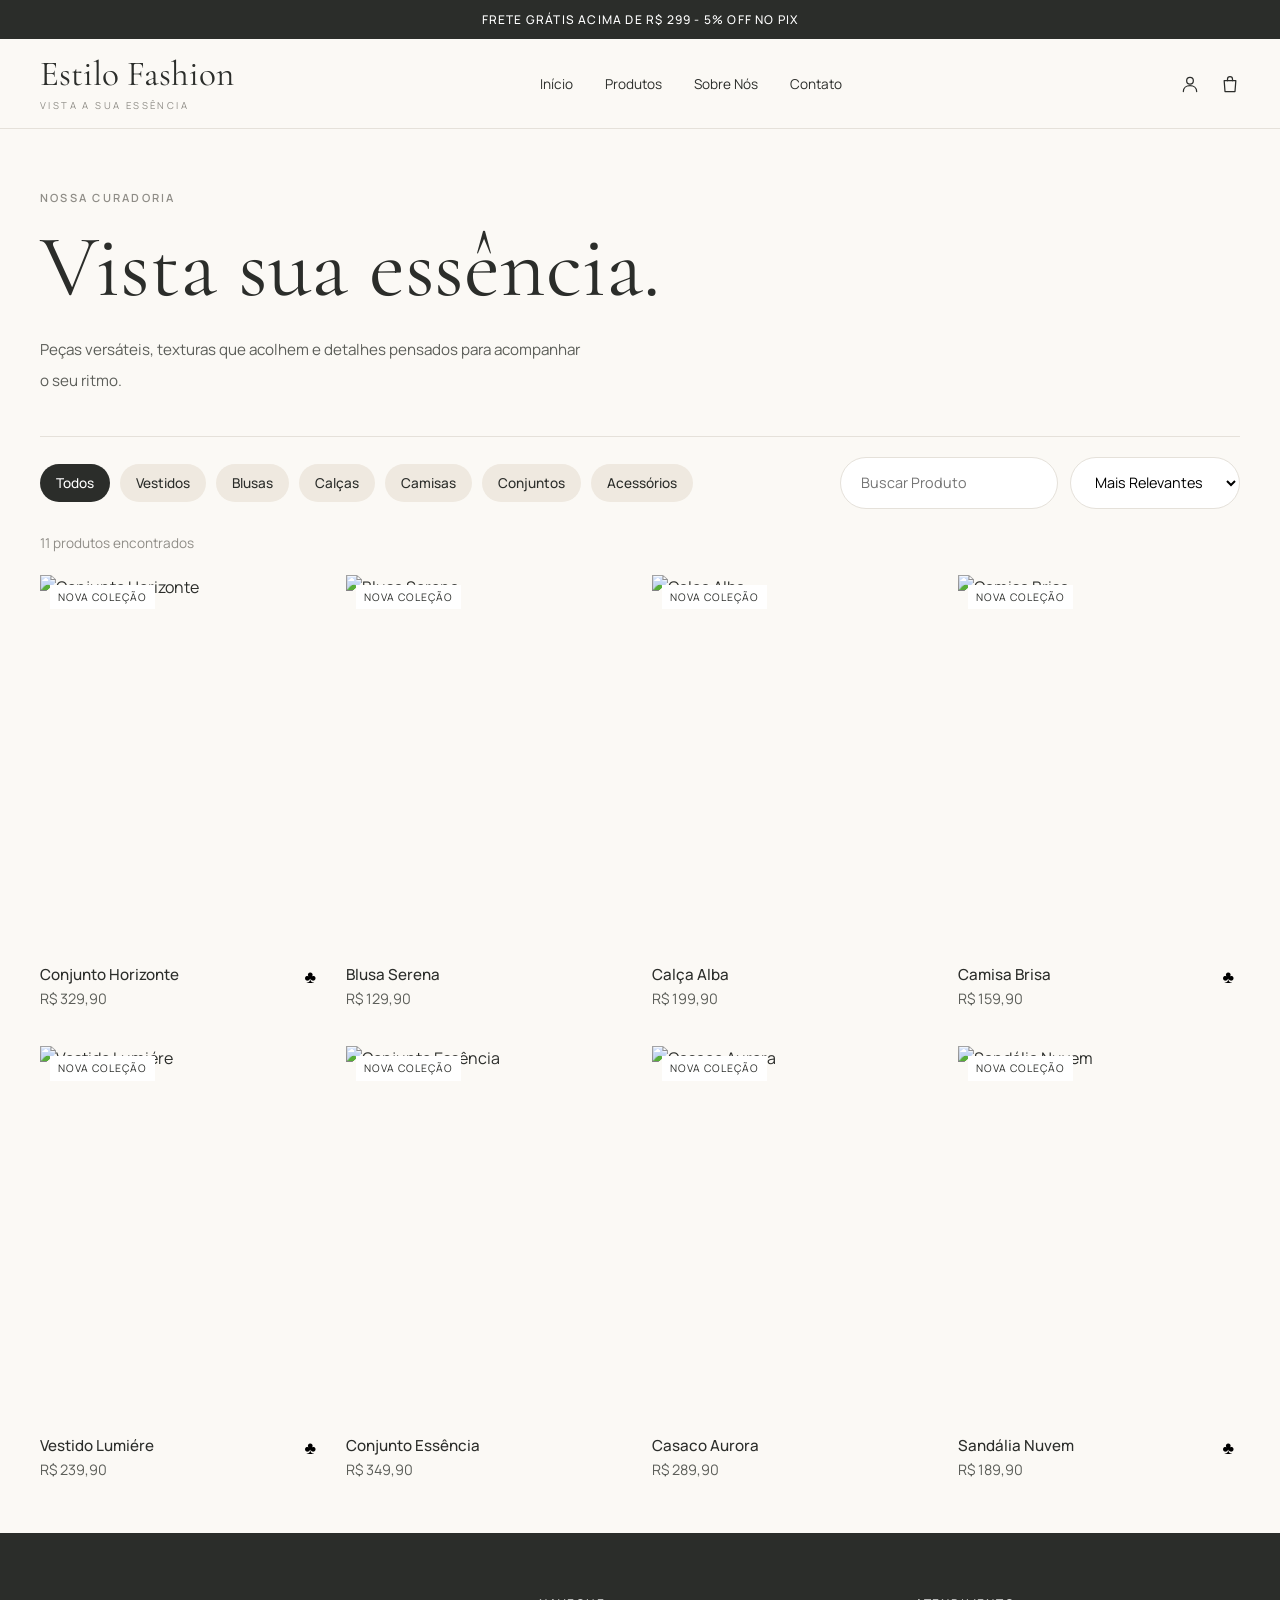
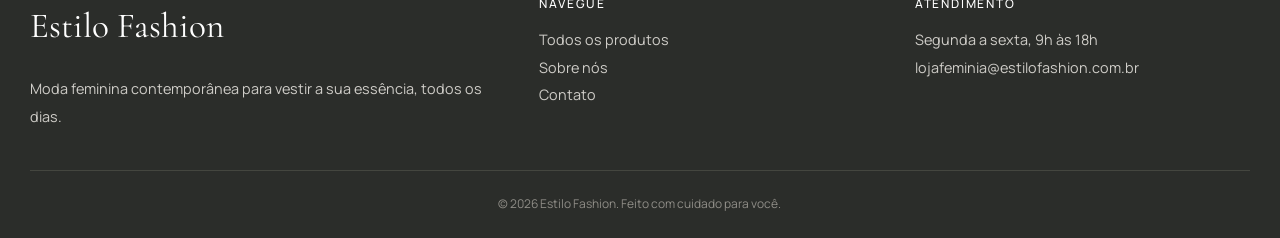
==== index.html @ c722e992 "atualização" ====
<!DOCTYPE html>
<html lang="pt-br">
<head>
    <meta charset="UTF-8">
    <meta name="viewport" content="width=device-width, initial-scale=1.0">
    <title>Loja Estilo Fashion</title>
    <link rel="preconnect" href="https://fonts.googleapis.com">
    <link rel="preconnect" href="https://fonts.gstatic.com" crossorigin>
    <link href="https://fonts.googleapis.com/css2?family=Cormorant+Garamond:wght@400;500&family=Manrope:wght@400;500&display=swap" rel="stylesheet">
    <link rel="stylesheet" href="style.css">
</head>
<body>

<header class="header">
    <p class="aviso">Frete grátis acima de R$ 299 - 5% off no Pix</p>

    <div class="topo-acoes">
        <div class="titulo">
            <h1>Estilo Fashion</h1>
            <h4>vista a sua essência</h4>
        </div>

        <nav class="icones">

        </nav>
    </div>

    <nav class="icones">
    <a href="#" aria-label="Minha conta">
        <svg viewBox="0 0 24 24"><circle cx="12" cy="8" r="4"/><path d="M4 21c0-4.4 3.6-7 8-7s8 2.6 8 7"/></svg>
    </a>
    <a href="#" aria-label="Sacola">
        <svg viewBox="0 0 24 24"><path d="M5 8h14l-1 13H6L5 8Z"/><path d="M9 8V6a3 3 0 0 1 6 0v2"/></svg>
    </a>
</nav>

    <div id="inicio">
        <h5>NOSSA CURADORIA</h5>
        <h1>Vista sua essência.</h1>
        <p>Peças versáteis, texturas que acolhem e detalhes pensados para acompanhar o seu ritmo.</p>
    </div>

    <fieldset class="menu">
        <nav>
            <ul>
                <li><a href="#inicio">Início</a></li>
                <li><a href="#produtos">Produtos</a></li>
                <li><a href="#sobre-nos">Sobre Nós</a></li>
                <li><a href="#contato">Contato</a></li>
            </ul>
        </nav>
    </fieldset>
</header>

    <main>


        <div class="barra">

    <div class="filtros">
        <button id="placar-todos">Todos</button>
        <button id="placar-vestidos">Vestidos</button>
        <button id="placar-blusas">Blusas</button>
        <button id="placar-calças">Calças</button>
        <button id="placar-camisas">Camisas</button>
        <button id="placar-conjuntos">Conjuntos</button>
        <button id="placar-acessorios">Acessórios</button>
    </div>

    <div class="ferramentas">
        <input type="search" id="buscar-produto" placeholder="Buscar Produto">

        <select name="mais-relevantes" id="mais-relevantes">
            <option value="mais relevantes">Mais Relevantes</option>
            <option value="menor preço">Menor Preço</option>
            <option value="maior preço">Maior Preço</option>
            <option value="nome A-Z">Nome A-Z</option>
        </select>
    </div>

</div>

        <div>
            <section class="produtos" id="produtos">

                <p class="quantidade">11 produtos encontrados</p>

                <div class="grade-produtos">

                    <div class="produto">
                        <span class="etiqueta">NOVA COLEÇÃO</span>
                        <img src="https://i.pinimg.com/736x/db/7e/d9/db7ed96b0ea2dc6a6b6802884c035574.jpg" alt="Conjunto Horizonte">
                        <div class="informacoes">
                            <div>
                                <h3>Conjunto Horizonte</h3>
                                <p>R$ 329,90</p>
                            </div>
                            <button>♣️</button>
                        </div>
                    </div>

                    <div class="produto">
                        <span class="etiqueta">NOVA COLEÇÃO</span>
                        <img src="https://cdn-cbppb.nitrocdn.com/STlCDcMOOUVkpuuirgCkdbRFfWwAVaXZ/assets/images/optimized/rev-a214e9f/blog.secretocloset.com.br/wp-content/uploads/2022/02/modelo-blusa-ultimas-tendencias-930x620.jpg" alt="Blusa Serena">
                        <div class="informacoes">
                            <div>
                                <h3>Blusa Serena</h3>
                                <p>R$ 129,90</p>
                            </div>
                        </div>
                    </div>

                    <div class="produto">
                        <span class="etiqueta">NOVA COLEÇÃO</span>
                        <img src="https://static.stealthelook.com.br/wp-content/uploads/2025/03/modelos-de-calca-jeans-tendencia-pantalona-20250311134100.jpg" alt="Calça Alba">
                        <div class="informacoes">
                            <div>
                                <h3>Calça Alba</h3>
                                <p>R$ 199,90</p>
                            </div>
                        </div>
                    </div>

                    <div class="produto">
                        <span class="etiqueta">NOVA COLEÇÃO</span>
                        <img src="https://principessa.cdn.magazord.com.br/img/2023/07/blog/67585/camisas-brancas-tradicionais-e-eternas.jpg?ims=459x611" alt="Camisa Brisa">
                        <div class="informacoes">
                            <div>
                                <h3>Camisa Brisa</h3>
                                <p>R$ 159,90</p>
                            </div>
                            <button>♣️</button>
                        </div>
                    </div>

                    <div class="produto">
                        <span class="etiqueta">NOVA COLEÇÃO</span>
                        <img src="https://images.tcdn.com.br/img/img_prod/690699/vestido_eloisa_um_modelo_elegante_midi_confeccionado_com_tecido_de_toque_seda_e_as_mangas_no_musseli_13655_1_c4316576951d33e872fb9879be362c3d.jpg" alt="Vestido Lumiére">
                        <div class="informacoes">
                            <div>
                                <h3>Vestido Lumiére</h3>
                                <p>R$ 239,90</p>
                            </div>
                            <button>♣️</button>
                        </div>
                    </div>

                    <div class="produto">
                        <span class="etiqueta">NOVA COLEÇÃO</span>
                        <img src="https://i.pinimg.com/474x/cb/99/f9/cb99f9d8428e9b3bad06022326a15021.jpg" alt="Conjunto Essência">
                        <div class="informacoes">
                            <div>
                                <h3>Conjunto Essência</h3>
                                <p>R$ 349,90</p>
                            </div>
                        </div>
                    </div>

                    <div class="produto">
                        <span class="etiqueta">NOVA COLEÇÃO</span>
                        <img src="https://tatamartello.cdn.magazord.com.br/img/2025/06/blog/25525/mulher-usando-um-casaco-feminino.jpeg" alt="Casaco Aurora">
                        <div class="informacoes">
                            <div>
                                <h3>Casaco Aurora</h3>
                                <p>R$ 289,90</p>
                            </div>
                        </div>
                    </div>

                    <div class="produto">
                        <span class="etiqueta">NOVA COLEÇÃO</span>
                        <img src="https://lorenarodovalho.com.br/wp-content/uploads/2025/02/bf2bf493-464e-4f3b-be22-dc5024549787.jpg" alt="Sandália Nuvem">
                        <div class="informacoes">
                            <div>
                                <h3>Sandália Nuvem</h3>
                                <p>R$ 189,90</p>
                            </div>
                            <button>♣️</button>
                        </div>
                    </div>

                </div>
            </section>
        </div>

    </main>

    <footer class="footer" id="contato">
        <div>
            <h2>Estilo Fashion</h2>
            <p>Moda feminina contemporânea para vestir a sua essência, todos os dias.</p>
        </div>

        <div>
            <h3>Navegue</h3>
            <a href="#">Todos os produtos</a>
            <a href="#">Sobre nós</a>
            <a href="#">Contato</a>
        </div>

        <div>
            <h3>Atendimento</h3>
            <p>Segunda a sexta, 9h às 18h</p>
            <p>lojafeminia@estilofashion.com.br</p>
        </div>

        <small>© 2026 Estilo Fashion. Feito com cuidado para você.</small>
    </footer>

    <script src="js/main.js"></script>
</body>
</html>
---- style.css ----
/* ===== BASE ===== */
* { box-sizing: border-box; }

body {
  margin: 0;
  background: #fbf9f5;
  color: #2b2d2a;
  font-family: 'Manrope', sans-serif;
  line-height: 1.6;
}

a { color: inherit; text-decoration: none; }
ul { list-style: none; margin: 0; padding: 0; }
img { display: block; max-width: 100%; }
button { font-family: inherit; cursor: pointer; }

/* ===== HEADER ===== */
.header {
  display: grid;
  grid-template-columns: auto 1fr auto;
  background: #fbf9f5;
}

/* deixa os itens do topo soltos dentro do grid do header */
.topo-acoes { display: contents; }

/* barra de aviso */
.aviso {
  grid-column: 1 / -1;
  grid-row: 1;
  margin: 0;
  padding: 10px;
  background: #2b2d2a;
  color: #fff;
  text-align: center;
  font-family: 'Manrope', sans-serif;
  font-size: 0.75rem;
  font-weight: 500;
  letter-spacing: 0.1em;
  text-transform: uppercase;
}

/* linha fina embaixo do topo */
.header::before {
  content: "";
  grid-column: 1 / -1;
  grid-row: 2;
  border-bottom: 1px solid #e5e1da;
}

/* logo no canto esquerdo */
.titulo {
  grid-column: 1;
  grid-row: 2;
  align-self: center;
  padding: 16px 0 16px 40px;
  text-align: left;
}

.titulo h1 {
  margin: 0;
  font-family: 'Cormorant Garamond', serif;
  font-weight: 400;
  font-size: 2.2rem;
  line-height: 1.1;
  color: #2b2d2a;
}

.titulo h4 {
  margin: 4px 0 0;
  font-family: 'Manrope', sans-serif;
  font-weight: 400;
  font-size: 0.6rem;
  letter-spacing: 0.25em;
  text-transform: uppercase;
  color: #8f8d87;
}

/* menu */
.menu {
  grid-column: 2;
  grid-row: 2;
  justify-self: center;
  align-self: center;
  min-width: 0;
  margin: 0 32px 0 0;
  padding: 0;
  border: none;
}

.menu ul { display: flex; gap: 32px; }

.menu a {
  font-family: 'Manrope', sans-serif;
  font-size: 0.85rem;
  color: #2b2d2a;
}

.menu a:hover { color: #8f8d87; }

/* conta e sacola no canto direito */
.icones {
  grid-column: 3;
  grid-row: 2;
  align-self: center;
  display: flex;
  gap: 20px;
  padding-right: 40px;
}

.icones a { display: flex; }

.icones svg {
  width: 20px;
  height: 20px;
  fill: none;
  stroke: #2b2d2a;
  stroke-width: 1.5;
  stroke-linecap: round;
  stroke-linejoin: round;
}

/* ===== NOSSA CURADORIA ===== */
#inicio {
  grid-column: 1 / -1;
  grid-row: 3;
  padding: 60px 40px 40px;
}

#inicio h5 {
  margin: 0 0 16px;
  font-family: 'Manrope', sans-serif;
  font-size: 0.7rem;
  font-weight: 600;
  letter-spacing: 0.2em;
  text-transform: uppercase;
  color: #8f8d87;
}

#inicio h1 {
  margin: 0 0 24px;
  font-family: 'Cormorant Garamond', serif;
  font-weight: 400;
  font-size: clamp(3rem, 8vw, 5.5rem);
  line-height: 1;
  color: #2b2d2a;
}

#inicio p {
  max-width: 540px;
  margin: 0;
  font-family: 'Manrope', sans-serif;
  font-size: 0.95rem;
  line-height: 2;
  color: #5c5e59;
}

/* ===== CONTEÚDO ===== */
main { padding: 0 40px 40px; }

/* ===== FILTROS ===== */
.filtros {
  display: flex;
  flex-wrap: wrap;
  gap: 10px;
}

.filtros button {
  border: none;
  border-radius: 999px;
  background: #efe9e0;
  color: #2b2d2a;
  padding: 10px 16px;
  font-size: 0.85rem;
  font-weight: 500;
}

.filtros button:first-child,
.filtros button.ativo {
  background: #2b2d2a;
  color: #fff;
}

/* ===== BUSCA E ORDENAÇÃO ===== */
#buscar-produto,
#mais-relevantes {
  
  height: 52px;
  padding: 0 20px;
  margin: 0 10px 20px 0;
  background: #fff;
  border: 1px solid #e5e1da;
  border-radius: 999px;
  font-family: inherit;
  font-size: 0.9rem;
}

.ferramentas {
  display: flex;
  justify-content: flex-end;
  gap: 12px;
}

.barra {
  display: flex;
  flex-wrap: wrap;
  justify-content: space-between;
  align-items: center;
  gap: 16px;
  padding-top: 20px;
  margin-bottom: 20px;
  border-top: 1px solid #e5e1da;
}

.ferramentas {
  display: flex;
  gap: 12px;
}

.ferramentas #buscar-produto,
.ferramentas #mais-relevantes {
  margin: 0;
}

/* ===== PRODUTOS ===== */
.quantidade {
  margin: 24px 0 20px;
  font-size: 0.85rem;
  color: #8f8d87;
}

.grade-produtos {
  display: grid;
  grid-template-columns: repeat(4, 1fr);
  gap: 24px;
}

.produto { position: relative; }

.produto img {
  width: 100%;
  aspect-ratio: 3 / 4;
  object-fit: cover;
  display: block;
}

.etiqueta {
  position: absolute;
  top: 10px;
  left: 10px;
  padding: 4px 8px;
  background: #fff;
  font-size: 0.65rem;
  letter-spacing: 0.1em;
}

.informacoes {
  display: flex;
  justify-content: space-between;
  align-items: flex-start;
  padding: 12px 0;
}

.informacoes h3 { margin: 0; font-size: 0.95rem; font-weight: 500; }
.informacoes p { margin: 0; font-size: 0.9rem; color: #5c5e59; }
.informacoes button { border: none; background: none; font-size: 1.1rem; }

/* ===== RODAPÉ ===== */
.footer {
  display: grid;
  grid-template-columns: 1.4fr 1fr 1fr;
  gap: 40px;
  padding: 60px 30px 0;
  background: #2b2d2a;
  color: #cfcdc8;
  font-size: 0.9rem;
  line-height: 1.9;
}

.footer h2 {
  margin: 0 0 15px;
  font-family: 'Cormorant Garamond', serif;
  font-weight: 400;
  font-size: 2.2rem;
  color: #fff;
}

.footer h3 {
  margin: 0 0 10px;
  font-size: 0.75rem;
  font-weight: 500;
  letter-spacing: 0.15em;
  text-transform: uppercase;
  color: #fff;
}

.footer p { margin: 0; }
.footer a { display: block; }
.footer a:hover { color: #fff; }

.footer small {
  grid-column: 1 / -1;
  padding: 22px;
  border-top: 1px solid #44463f;
  text-align: center;
  color: #8f8d87;
}

/* ===== CELULAR E TABLET ===== */
@media (max-width: 900px) {
  .grade-produtos { grid-template-columns: repeat(2, 1fr); }
}

@media (max-width: 700px) {
  .header { grid-template-columns: 1fr auto; }
  .titulo { padding-left: 20px; }
  .icones { grid-column: 2; padding-right: 20px; }
  .menu { grid-column: 1 / -1; grid-row: 3; justify-self: start; margin: 0; padding: 0 20px 12px; }
  .header::before { grid-row: 3; }
  #inicio { grid-row: 4; padding-left: 20px; padding-right: 20px; }
  main { padding: 0 20px 40px; }
  .footer { grid-template-columns: 1fr; }
}
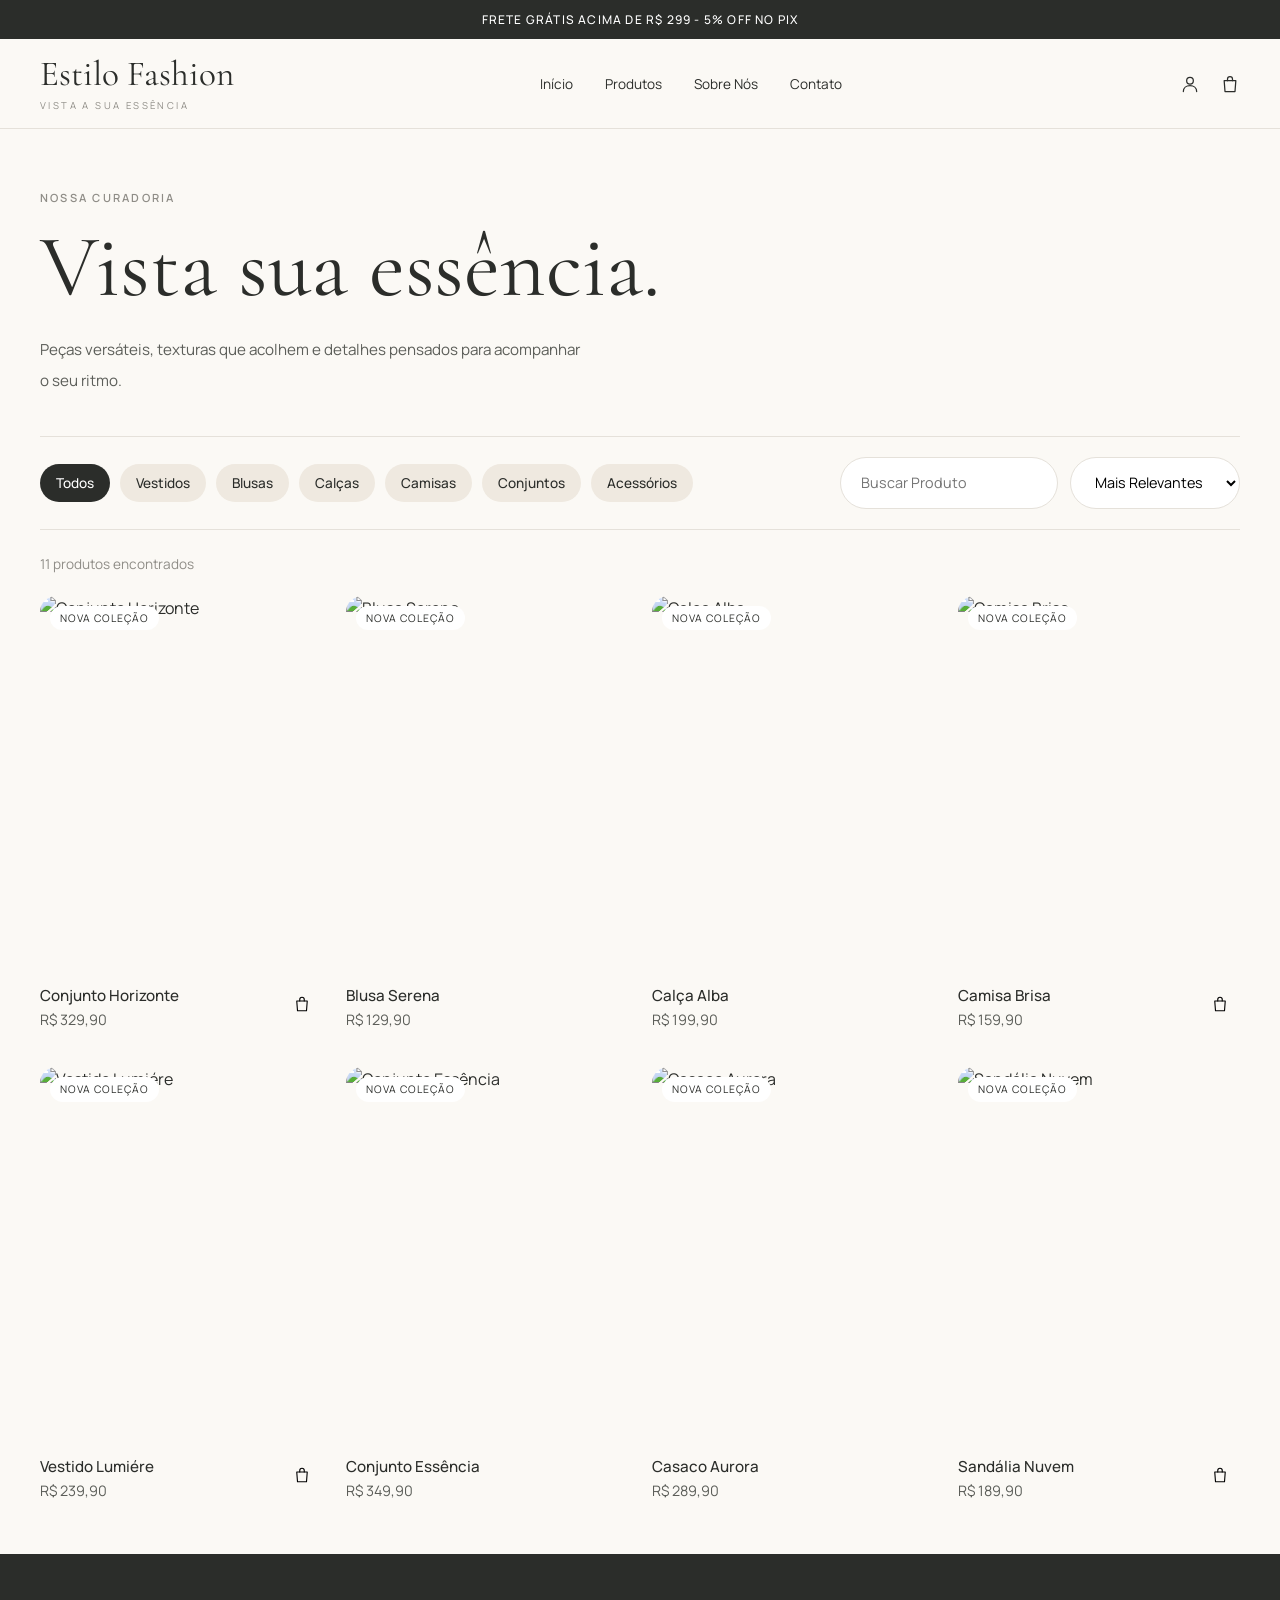
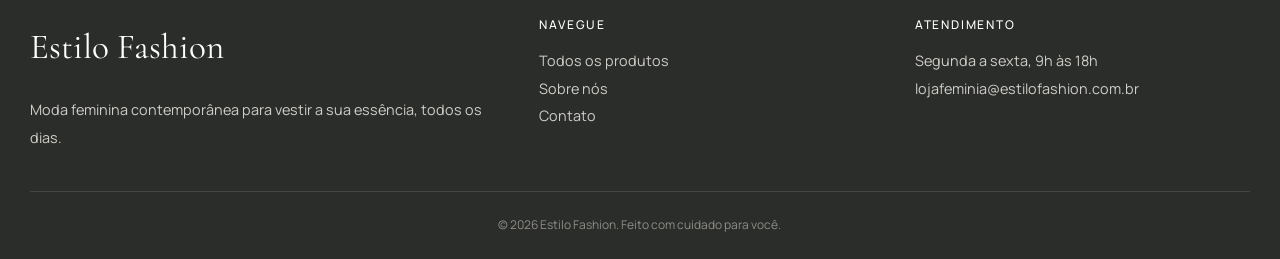
==== commit 152d1b0e: "inicio" ====
--- a/index.html
+++ b/index.html
@@ -95,7 +95,9 @@
                                 <h3>Conjunto Horizonte</h3>
                                 <p>R$ 329,90</p>
                             </div>
-                            <button>♣️</button>
+                            <button class="btn-carrinho" aria-label="Adicionar ao carrinho">
+                                <svg viewBox="0 0 24 24"><path d="M5 8h14l-1 13H6L5 8Z"/><path d="M9 8V6a3 3 0 0 1 6 0v2"/></svg>
+                            </button>
                         </div>
                     </div>
 
@@ -129,7 +131,9 @@
                                 <h3>Camisa Brisa</h3>
                                 <p>R$ 159,90</p>
                             </div>
-                            <button>♣️</button>
+                            <button class="btn-carrinho" aria-label="Adicionar ao carrinho">
+                                <svg viewBox="0 0 24 24"><path d="M5 8h14l-1 13H6L5 8Z"/><path d="M9 8V6a3 3 0 0 1 6 0v2"/></svg>
+                            </button>
                         </div>
                     </div>
 
@@ -141,7 +145,9 @@
                                 <h3>Vestido Lumiére</h3>
                                 <p>R$ 239,90</p>
                             </div>
-                            <button>♣️</button>
+                            <button class="btn-carrinho" aria-label="Adicionar ao carrinho">
+                                <svg viewBox="0 0 24 24"><path d="M5 8h14l-1 13H6L5 8Z"/><path d="M9 8V6a3 3 0 0 1 6 0v2"/></svg>
+                            </button>
                         </div>
                     </div>
 
@@ -175,7 +181,9 @@
                                 <h3>Sandália Nuvem</h3>
                                 <p>R$ 189,90</p>
                             </div>
-                            <button>♣️</button>
+                            <button class="btn-carrinho" aria-label="Adicionar ao carrinho">
+                                <svg viewBox="0 0 24 24"><path d="M5 8h14l-1 13H6L5 8Z"/><path d="M9 8V6a3 3 0 0 1 6 0v2"/></svg>
+                            </button>
                         </div>
                     </div>
 
--- a/style.css
+++ b/style.css
@@ -38,6 +38,19 @@
   font-weight: 500;
   letter-spacing: 0.1em;
   text-transform: uppercase;
+}
+
+.barra {
+  display: flex;
+  flex-wrap: wrap;
+  justify-content: space-between;
+  align-items: center;
+  gap: 16px;
+  padding-top: 20px;
+  padding-bottom: 20px;
+  margin-bottom: 20px;
+  border-top: 1px solid #e5e1da;
+  border-bottom: 1px solid #e5e1da;
 }
 
 /* linha fina embaixo do topo */
@@ -244,6 +257,14 @@
   display: block;
 }
 
+.produto img {
+  width: 100%;
+  aspect-ratio: 3 / 4;
+  object-fit: cover;
+  display: block;
+  border-radius: 16px;
+}
+
 .etiqueta {
   position: absolute;
   top: 10px;
@@ -252,6 +273,17 @@
   background: #fff;
   font-size: 0.65rem;
   letter-spacing: 0.1em;
+}
+
+.etiqueta {
+  position: absolute;
+  top: 10px;
+  left: 10px;
+  padding: 4px 10px;
+  background: #fff;
+  font-size: 0.65rem;
+  letter-spacing: 0.1em;
+  border-radius: 999px;
 }
 
 .informacoes {
@@ -321,3 +353,34 @@
   main { padding: 0 20px 40px; }
   .footer { grid-template-columns: 1fr; }
 }
+
+.btn-carrinho {
+  width: 40px;
+  height: 40px;
+  border-radius: 50%;
+  border: 1px solid currentColor;
+  background: transparent;
+  display: flex;
+  align-items: center;
+  justify-content: center;
+  cursor: pointer;
+  padding: 0;
+  flex-shrink: 0;
+  transition: background 0.2s, color 0.2s, transform 0.2s;
+}
+
+.btn-carrinho svg {
+  width: 18px;
+  height: 18px;
+  fill: none;
+  stroke: currentColor;
+  stroke-width: 1.5;
+  stroke-linecap: round;
+  stroke-linejoin: round;
+}
+
+.btn-carrinho:hover {
+  background: #000;
+  color: #fff;
+  transform: scale(1.08);
+}
